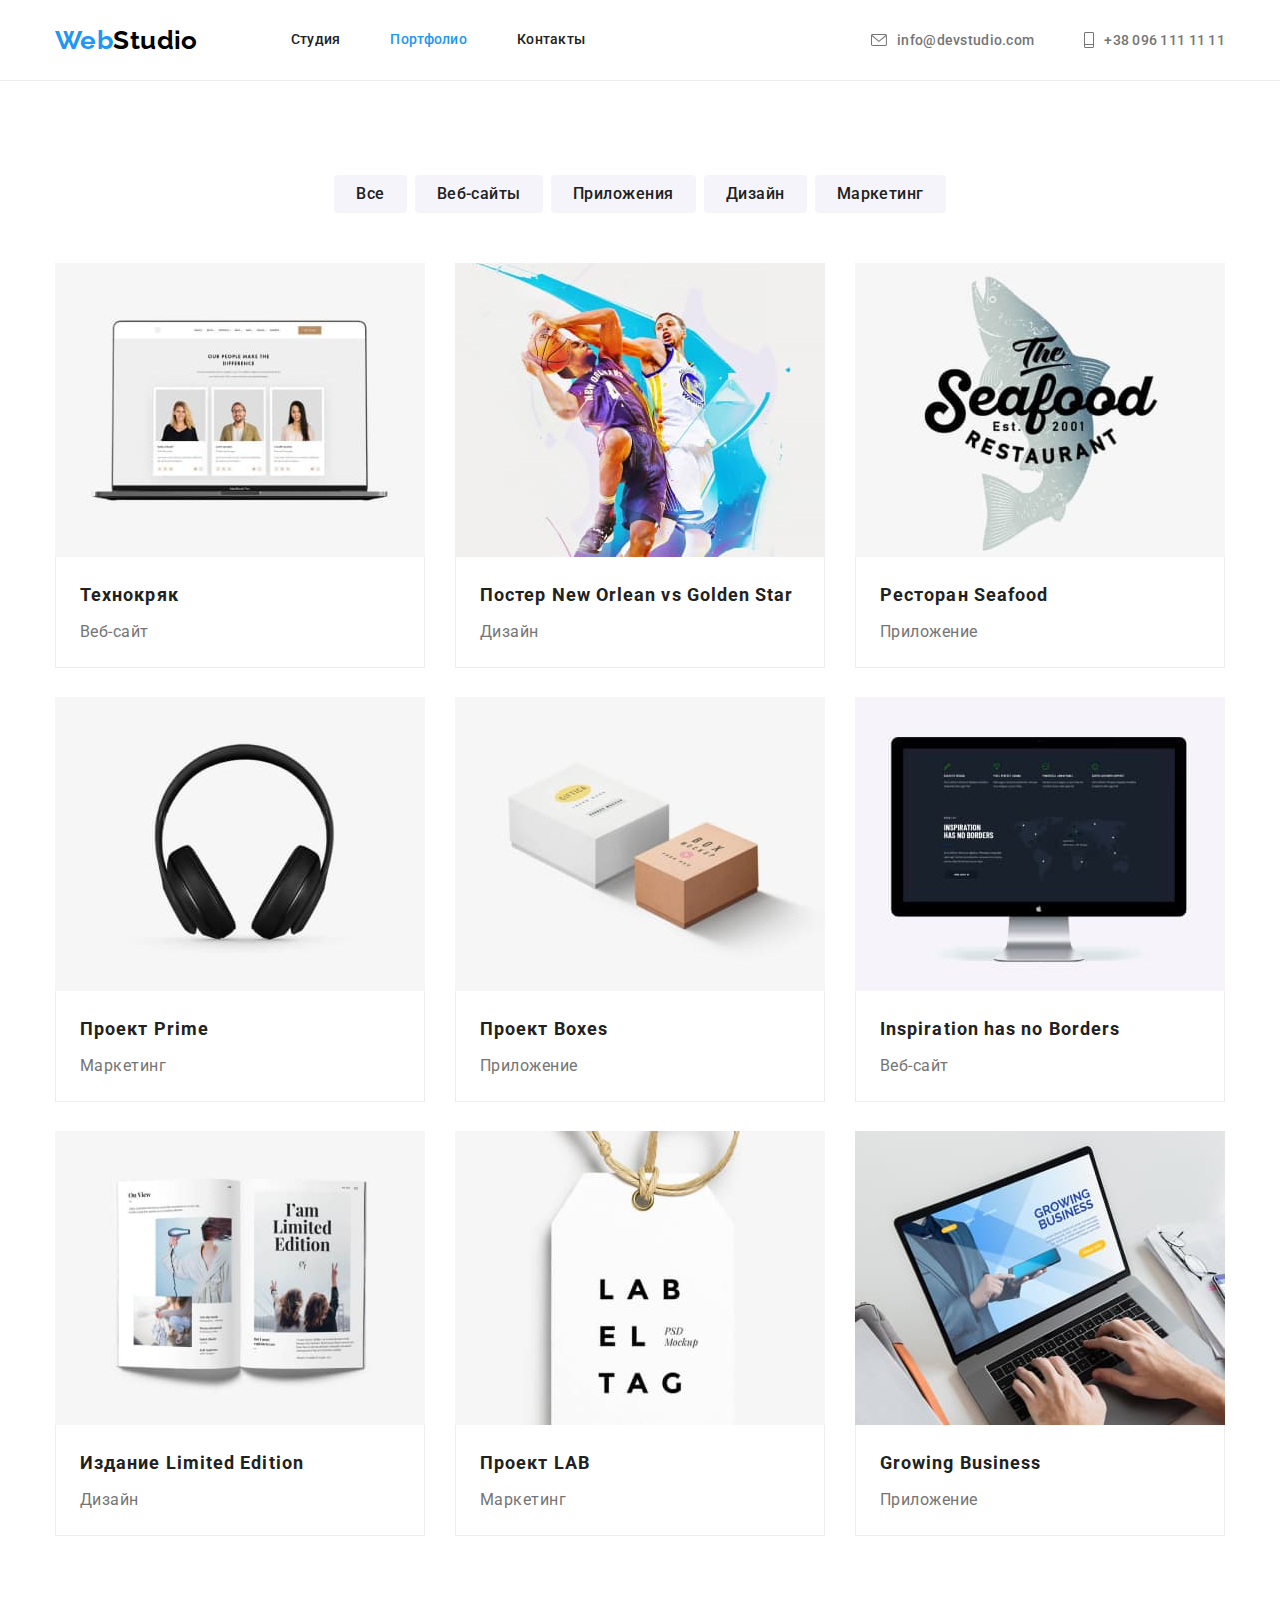
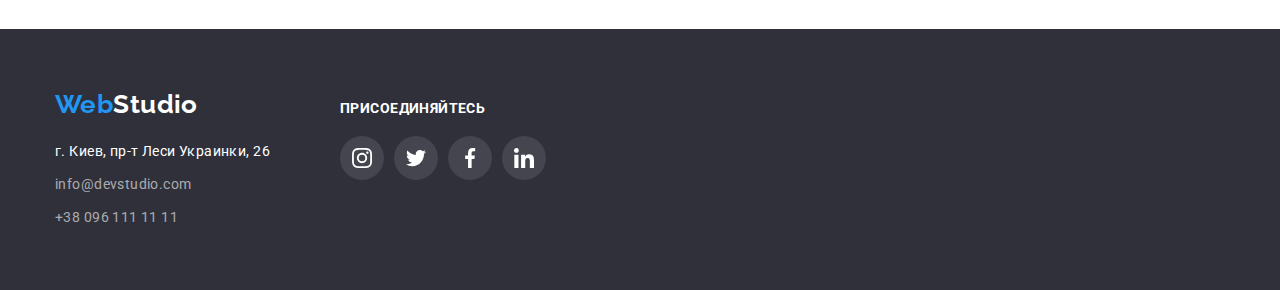
==== portfolio.html @ 2ad51e8a "Initial commit" ====
<!DOCTYPE html>
<html lang="ru">
  <head>
    <meta charset="UTF-8" />
    <meta http-equiv="X-UA-Compatible" content="IE=edge" />
    <meta name="viewport" content="width=device-width, initial-scale=1.0" />
    <link rel="preconnect" href="https://fonts.googleapis.com" />
    <link rel="preconnect" href="https://fonts.gstatic.com" crossorigin />
    <link
      href="https://fonts.googleapis.com/css2?family=Raleway:wght@700&family=Roboto:wght@400;500;700;900&display=swap"
      rel="stylesheet"
    />
    <link
      rel="stylesheet"
      href="https://cdnjs.cloudflare.com/ajax/libs/modern-normalize/1.1.0/modern-normalize.min.css"
    />
    <link rel="stylesheet" href="./css/styles.css" />
    <title>Портфолио</title>
  </head>

  <!--Зміст сайту Студії-->

  <body>
    <header class="header-section-portfolio">
      <div class="container header-container">
        <a class="logo link" href="index.html" lang="en"
          >Web<span class="logo-black">Studio</span></a
        >
        <nav class="header-nav">
          <ul class="header-nav-list list">
            <li class="header-nav-item">
              <a class="header-nav-link link" href="./index.html">Студия</a>
            </li>
            <li class="header-nav-item">
              <a class="header-nav-link active link" href="./portfolio.html">Портфолио</a>
            </li>
            <li class="header-nav-item"><a class="header-nav-link link" href="#">Контакты</a></li>
          </ul>
        </nav>

        <!--Контакти студії-->

        <ul class="header-contact-list">
          <li class="header-contact-item">
            <a class="header-contact-link link" href="mailto:info@devstudio.com"
              ><svg class="header-contact-icon" width="16" height="12">
                <use href="./images/icons.svg#icon-mail"></use>
              </svg>
              info@devstudio.com</a
            >
          </li>
          <li class="header-contact-item">
            <a class="header-contact-link link" href="tel:+380961111111"
              ><svg class="header-contact-icon" width="10" height="16">
                <use href="./images/icons.svg#icon-tel"></use></svg
              >+38 096 111 11 11</a
            >
          </li>
        </ul>
      </div>
    </header>

    <!--Основна інформація сторінки портфоліо-->

    <main>
      <section class="section portfolio-section">
        <div class="container">
          <!--Фільтр портфоліо-->
          <h1 class="sr-only">Примеры работ</h1>
          <ul class="potfolio-filtr list">
            <li class="portfolio-filtr-button">
              <button class="portfolio-filtr-button-item" type="button">Все</button>
            </li>
            <li class="portfolio-filtr-button">
              <button class="portfolio-filtr-button-item" type="button">Веб-сайты</button>
            </li>
            <li class="portfolio-filtr-button">
              <button class="portfolio-filtr-button-item" type="button">Приложения</button>
            </li>
            <li class="portfolio-filtr-button">
              <button class="portfolio-filtr-button-item" type="button">Дизайн</button>
            </li>
            <li class="portfolio-filtr-button">
              <button class="portfolio-filtr-button-item" type="button">Маркетинг</button>
            </li>
          </ul>

          <!--Матеріали портфоліо-->

          <ul class="portfolio-list list">
            <li class="portfolio-item">
              <a class="portfolio-item-link" href="#">
                <img
                  src="./images/portfolio/project-1.jpg"
                  alt="Веб-сайт Технокряк"
                  width="370"
                  height="294"
                />

                <div class="portfolio-card-content">
                  <h2 class="portfolio-list-title">Технокряк</h2>
                  <p class="portfolio-list-text">Веб-сайт</p>
                </div>
              </a>
            </li>
            <li class="portfolio-item">
              <a class="portfolio-item-link" href="#">
                <img
                  src="./images/portfolio/project-2.jpg"
                  alt="Дизайн постера баскетболльного матча New Orlean vs Golden Star"
                  width="370"
                  height="294"
                />

                <div class="portfolio-card-content">
                  <h2 class="portfolio-list-title">Постер New Orlean vs Golden Star</h2>
                  <p class="portfolio-list-text">Дизайн</p>
                </div>
              </a>
            </li>
            <li class="portfolio-item">
              <a class="portfolio-item-link" href="#">
                <img
                  src="./images/portfolio/project-3.jpg"
                  alt="Приложение для ресторана Seafood"
                  width="370"
                  height="294"
                />

                <div class="portfolio-card-content">
                  <h2 class="portfolio-list-title">Ресторан Seafood</h2>
                  <p class="portfolio-list-text">Приложение</p>
                </div>
              </a>
            </li>
            <li class="portfolio-item">
              <a class="portfolio-item-link" href="#">
                <img
                  src="./images/portfolio/project-4.jpg"
                  alt="Проект в сфере маркетинга под названием Prime с наушниками"
                  width="370"
                  height="294"
                />

                <div class="portfolio-card-content">
                  <h2 class="portfolio-list-title">Проект Prime</h2>
                  <p class="portfolio-list-text">Маркетинг</p>
                </div>
              </a>
            </li>
            <li class="portfolio-item">
              <a class="portfolio-item-link" href="#">
                <img
                  src="./images/portfolio/project-5.jpg"
                  alt="Приложение для проекта Boxes"
                  width="370"
                  height="294"
                />

                <div class="portfolio-card-content">
                  <h2 class="portfolio-list-title">Проект Boxes</h2>
                  <p class="portfolio-list-text">Приложение</p>
                </div>
              </a>
            </li>
            <li class="portfolio-item">
              <a class="portfolio-item-link" href="#">
                <img
                  src="./images/portfolio/project-6.jpg"
                  alt="Веб-сайт Inspiration has no Borders на черном фоне"
                  width="370"
                  height="294"
                />

                <div class="portfolio-card-content">
                  <h2 class="portfolio-list-title">Inspiration has no Borders</h2>
                  <p class="portfolio-list-text">Веб-сайт</p>
                </div>
              </a>
            </li>
            <li class="portfolio-item">
              <a class="portfolio-item-link" href="#">
                <img
                  src="./images/portfolio/project-7.jpg"
                  alt="Дизайн для издания Limited Edition"
                  width="370"
                  height="294"
                />

                <div class="portfolio-card-content">
                  <h2 class="portfolio-list-title">Издание Limited Edition</h2>
                  <p class="portfolio-list-text">Дизайн</p>
                </div>
              </a>
            </li>
            <li class="portfolio-item">
              <a class="portfolio-item-link" href="#">
                <img
                  src="./images/portfolio/project-8.jpg"
                  alt="Проект в сфере маркетинга под названием LAB"
                  width="370"
                  height="294"
                />

                <div class="portfolio-card-content">
                  <h2 class="portfolio-list-title">Проект LAB</h2>
                  <p class="portfolio-list-text">Маркетинг</p>
                </div>
              </a>
            </li>
            <li class="portfolio-item">
              <a class="portfolio-item-link" href="#">
                <img
                  src="./images/portfolio/project-9.jpg"
                  alt="Приложение Growing Business"
                  width="370"
                  height="294"
                />

                <div class="portfolio-card-content">
                  <h2 class="portfolio-list-title">Growing Business</h2>
                  <p class="portfolio-list-text">Приложение</p>
                </div>
              </a>
            </li>
          </ul>
        </div>
      </section>
    </main>

    <!--Футер сайту-->

    <footer class="footer">
      <div class="container">
        <div class="footer-left-side">
          <a class="logo link logo-footer" href="./index.html" lang="en"
            >Web<span class="logo-white">Studio</span></a
          >

          <address class="footer-contact">
            <ul class="footer-contact-list list">
              <li class="footer-contact-item">
                <a
                  class="footer-contact-adress"
                  href="https://goo.gl/maps/XeqfAgBL67WMoKfA7"
                  target="_blank"
                  rel="noreferrer noopener"
                  >г. Киев, пр-т Леси Украинки, 26</a
                >
              </li>
              <li class="footer-contact-item">
                <a class="footer-contact-link" href="mailto:info@devstudio.com"
                  >info@devstudio.com</a
                >
              </li>
              <li class="footer-contact-item">
                <a class="footer-contact-link" href="tel:+380961111111">+38 096 111 11 11</a>
              </li>
            </ul>
          </address>
        </div>

        <div class="footer-right-side">
          <h2 class="footer-social-connect">ПРИСОЕДИНЯЙТЕСЬ</h2>
          <ul class="studio-social">
            <li class="studio-social-item">
              <a
                class="studio-social-link link"
                href=""
                target="_blank"
                rel="noopener noreferrer"
                aria-label="Иконка Instagram"
              >
                <svg class="studio-social-icon" width="20" height="20">
                  <use href="./images/icons.svg#icon-instagram"></use>
                </svg>
              </a>
            </li>
            <li class="studio-social-item">
              <a
                class="studio-social-link link"
                href=""
                target="_blank"
                rel="noopener noreferrer"
                aria-label="Иконка Twitter"
              >
                <svg class="studio-social-icon" width="20" height="20">
                  <use href="./images/icons.svg#icon-twitter"></use></svg
              ></a>
            </li>
            <li class="studio-social-item">
              <a
                class="studio-social-link link"
                href=""
                target="_blank"
                rel="noopener noreferrer"
                aria-label="Иконка Facebook"
              >
                <svg class="studio-social-icon" width="20" height="20">
                  <use href="./images/icons.svg#icon-facebook"></use></svg
              ></a>
            </li>
            <li class="studio-social-item">
              <a
                class="studio-social-link link"
                href=""
                target="_blank"
                rel="noopener noreferrer"
                aria-label="Иконка LinkedIn"
              >
                <svg class="studio-social-icon" width="20" height="20">
                  <use href="./images/icons.svg#icon-linkedin"></use></svg
              ></a>
            </li>
          </ul>
        </div>
      </div>
    </footer>
  </body>
</html>
---- css/styles.css ----
/* Головний псевдоклас для перемінних */
:root {
  --primary-text-color: #212121;
  --secondary-text-color: #757575;
  --white-text-color: #ffffff;
  --accent-color: #2196f3;
  --black-logo-color: #000000;
  --footer-text-color: rgba(255, 255, 255, 0.6);
  --white-background-color: #ffffff;
  --hero-background-color: #2f303a;
  --team-background-color: #f5f4fa;
  --hero-button-focus: #1e7cc9;
}

/* основний клас */
html {
  box-sizing: border-box;
  margin: 0 auto;
}

body {
  font-family: Roboto, sans-serif;
  font-size: 14px;
  line-height: 1.71;
  letter-spacing: 0.03em;
  background-color: var(--white-background-color);
  color: var(--primary-text-color);
}

address {
  font-style: normal;
}

/* Прибираю оформлення посилання */

a {
  text-decoration: none;
}

/* Прибираю точки в списку */

ul {
  list-style-type: none;
}

/* зображення переводи з лінійних в блочні */

img {
  display: block;
  max-width: 100%;
}

/* прибираєм зайве в посилланнях та списку */
.link {
  text-decoration: none;
}
.list {
  list-style: none;
  padding-left: 0;
  margin: 0;
}

/* Оформлення логотипу */
.logo {
  display: flex;
  align-items: center;
  font-family: 'Raleway', sans-serif;
  font-style: normal;
  font-weight: 700;
  font-size: 26px;
  line-height: 1.19;
  color: var(--accent-color);
}

/* Оформлення заголовків */
.section-title {
  font-weight: 700;
  font-size: 36px;
  line-height: 1.17;
  text-align: center;
  color: var(--primary-text-color);
  margin-bottom: 50px;
}

/* Ховаємо непотрібні заголовки screen reader only */
.sr-only {
  position: absolute;
  width: 1px;
  height: 1px;
  margin: -1px;
  border: 0;
  padding: 0;
  white-space: nowrap;
  clip-path: inset(100%);
  clip: rect(0 0 0 0);
  overflow: hidden;
}

.container {
  width: 1200px;
  padding-left: 15px;
  padding-right: 15px;
  margin: 0 auto;
}

.section {
  padding-top: 94px;
  padding-bottom: 94px;
}

/* Оформллення хедера */
.logo-black {
  color: var(--black-logo-color);
}

.header-nav,
.header-contact-list {
  display: flex;
  align-items: center;
}

.header-nav-link {
  font-weight: 500;
  line-height: 1.14;
  letter-spacing: 0.02em;
  padding-top: 32px;
  padding-bottom: 32px;
  color: var(--primary-text-color);
}

.header-nav-item {
  display: block;
  color: var(--title-text-color);
  font-weight: 500;
  line-height: 1.14;
  letter-spacing: 0.02em;
  margin-right: 50px;
}

.header-nav-item:last-child {
  margin-right: 0px;
}

.header-nav-list {
  display: flex;
}

.header-nav {
  margin-left: 93px;
}

.header-contact-list {
  display: flex;
  margin-left: auto;
}

.header-contact-item {
  margin-right: 50px;
}

.header-contact-item:last-child {
  margin-right: 0px;
}

.header-contact-link {
  display: flex;
  align-items: center;
  padding-top: 32px;
  padding-bottom: 32px;
  font-weight: 500;
  line-height: 16px;
  letter-spacing: 0.02em;
  color: var(--secondary-text-color);
}

.header-nav-link:hover,
.header-nav-link:focus,
.header-contact-link:hover,
.header-contact-link:focus {
  color: var(--accent-color);
}

.active {
  color: var(--accent-color);
}

.header-section-portfolio {
  border-bottom: 1px solid rgb(236, 236, 236);
}

.header-container {
  display: flex;
}

.header-contact-icon {
  fill: #757575;
  justify-content: center;
  align-items: center;
  margin-right: 10px;
}

.header-contact-link:hover .header-contact-icon,
.header-contact-link:focus .header-contact-icon {
  fill: var(--accent-color);
}

/* Оформлення футера */
.footer {
  background-color: var(--hero-background-color);
  padding: 60px 0;
}

.footer .container {
  display: flex;
  align-items: baseline;
}

.footer-left-side {
  margin-right: 70px;
}

.logo-footer {
  display: inline-block;
  margin-bottom: 20px;
}

.footer-contact-adress {
  font-family: 'Roboto', sans-serif;
  font-style: normal;
  font-weight: 400;
  line-height: 1.71;
  letter-spacing: 0.03em;
  color: var(--white-text-color);
  text-decoration: none;
  display: block;
  padding: 0;
  margin: 0;
}

.footer-contact-link {
  font-family: 'Roboto', sans-serif;
  font-style: normal;
  font-weight: 400;
  line-height: 1.71;
  letter-spacing: 0.03em;
  color: var(--footer-text-color);
  text-decoration: none;
  display: block;
  padding: 0;
  margin: 0;
}

.footer-contact-link:hover,
.footer-contact-link:focus,
.footer-contact-adress:hover,
.footer-contact-adress:focus {
  color: var(--accent-color);
}

.footer-social-connect {
  color: var(--white-text-color);
  text-transform: uppercase;

  font-family: 'roboto';
  font-size: 14px;
  font-weight: 700;
  letter-spacing: 0.03em;
  line-height: 1.16;
}

.footer-social {
  width: 206px;
}

.footer-contact-item {
  margin-bottom: 9px;
}

.footer-contact-item:last-child {
  margin-bottom: 0;
}

.logo-white {
  color: var(--white-text-color);
}

.footer-social {
  display: block;
  width: 206px;
  height: 80px;
}

.footer-social-connect {
  color: var(--white-text-color);
  margin-bottom: 20px;
}

.studio-social {
  display: flex;
}

.studio-social-item {
  margin-right: 10px;
}

.studio-social-item:last-child {
  margin-right: 0px;
}

.studio-social-link {
  display: flex;
  align-items: center;
  justify-content: center;
  width: 44px;
  height: 44px;
  border-radius: 50%;
  background-color: rgba(255, 255, 255, 0.1);
}

.studio-social-link:hover,
.studio-social-link:focus {
  background-color: var(--accent-color);
}

.studio-social-icon {
  fill: var(--white-text-color);
}

/* ГОЛОВНА СТОРІНКА СТУДІЇ */

/* Оформлення Героя */

.hero {
  background: linear-gradient(rgba(47, 48, 58, 0.4), rgba(47, 48, 58, 0.4)),
    url(../images/main-page/background-hero.jpg);
  background-color: rgba(47, 48, 58, 1);
  max-width: 1600px;
  height: 600px;
  background-size: cover;
  margin-left: auto;
  margin-right: auto;
  background-repeat: no-repeat;
  background-position: center;
  text-align: center;
  padding-top: 200px;
  padding-bottom: 200px;
}

.hero-title {
  max-width: 700px;
  margin: 0 auto;
  margin-bottom: 30px;
  font-weight: 900;
  font-size: 44px;
  line-height: 1.36;
  text-align: center;
  letter-spacing: 0.06em;
  text-transform: uppercase;
  color: var(--white-text-color);
}

.hero-button {
  display: inline-block;
  border: none;
  border-radius: 4px;
  padding: 10px 32px;
  font-family: 'Roboto';
  font-weight: 700;
  font-size: 16px;
  line-height: 1.88;
  align-items: center;
  text-align: center;
  letter-spacing: 0.06em;
  background-color: var(--accent-color);
  color: var(--white-text-color);
  cursor: pointer;
}

.hero-button:hover,
.hero-button:focus {
  background-color: var(--hero-button-focus);
  color: var(--white-text-color);
}

/* Блок інформації про принципи та політику Студії */
.features-section {
  padding-bottom: 0;
}

.features-title {
  font-size: 14px;
  font-weight: 700;
  line-height: 1.14;
  letter-spacing: 0.03em;
  text-transform: uppercase;
  margin-bottom: 10px;
}

.features-list {
  display: flex;
}

.features-item {
  max-width: 270px;
  margin-right: 30px;
}

.features-item:last-child {
  margin-right: 0;
}

.features-text {
  line-height: 1.71;
  color: var(--secondary-text-color);
}

.container-features-icon {
  padding: 25px 100px;
  margin-bottom: 30px;
  background-color: #f5f4fa;
  border-radius: 4px;
}

.features-icon {
  display: block;
}

/* ОФОРМЛЕННЯ СЕКЦІЇ ПОСЛУГ */
.work-list {
  display: flex;
}

.work-item {
  margin-right: 30px;
}

.work-item:last-child {
  margin-right: 0;
}

/* Оформлення команди */
.section-team {
  background-color: var(--team-background-color);
}

.team-list {
  display: flex;
}

.team-item {
  margin-right: 30px;
  background-color: var(--white-background-color);
  box-shadow: 0px 1px 3px rgba(0, 0, 0, 0.12), 0px 1px 1px rgba(0, 0, 0, 0.14),
    0px 2px 1px rgba(0, 0, 0, 0.2);
  border-radius: 0px 0px 4px 4px;
}

.team-item:last-child {
  margin-right: 0;
}

.team-unit-description {
  padding: 30px;
}

.team-unit {
  font-weight: 500;
  font-size: 16px;
  line-height: 1.19;
  text-align: center;
  margin-bottom: 10px;
}

.team-profession {
  font-size: 16px;
  line-height: 1.19;
  text-align: center;
  color: var(--secondary-text-color);
  margin-bottom: 16px;
}

.team-unit-social {
  display: flex;
  justify-content: center;
}

.social-link {
  display: flex;
  align-items: center;
  justify-content: center;
  width: 44px;
  height: 44px;
  border-radius: 50%;
  background-color: var(--white-background-color);
  margin-right: 10px;
}

.social-link:last-child {
  margin-right: 0px;
}

.team-unit-social-link {
  margin-right: 10px;
}

.team-unit-social-link:last-child {
  margin-right: 0px;
}

.social-icon {
  fill: #afb1b8;
}

.social-link:hover,
.social-link:focus {
  background-color: var(--accent-color);
}

.social-link:hover .social-icon,
.social-link:focus .social-icon {
  fill: var(--white-text-color);
}

/* Блок клиентов */
.clients-list {
  display: flex;
}

.client-link {
  display: flex;
  align-items: center;
  justify-content: center;
  border: 1px solid rgba(175, 177, 184, 1);
  border-radius: 4px;
  width: 170px;
  height: 92px;
}

.clients-item {
  margin-right: 30px;
}

.clients-item:last-child {
  margin-right: 0px;
}

.client-icon {
  fill: #afb1b8;
}

.client-link:hover,
.client-icon:focus {
  border-color: var(--accent-color);
}

.client-link:hover .client-icon,
.client-link:focus .client-icon {
  fill: var(--accent-color);
}

/* ОСОБЛИВОСТІ СТОРІНКИ ПОРТФОЛІО */
.potfolio-filtr {
  display: flex;
  justify-content: center;
  margin-bottom: 50px;
}

.portfolio-filtr-button-item {
  display: inline-block;
  border: none;
  border-radius: 4px;
  padding: 6px 22px;
  font-family: 'Roboto';
  font-weight: 500;
  font-size: 16px;
  line-height: 1.62;
  text-align: center;
  letter-spacing: 0.03em;
  background-color: var(--team-background-color);
  color: var(--primary-text-color);
  cursor: pointer;
}

.portfolio-filtr-button {
  margin-right: 8px;
}

.portfolio-filtr-button:last-child {
  margin-right: 0;
}

.portfolio-filtr-button-item:hover,
.portfolio-filtr-button-item:focus {
  background-color: var(--accent-color);
  color: var(--white-text-color);
  box-shadow: 0px 2px 2px 0px rgba(0, 0, 0, 0.12), 0px 1px 2px 0px rgba(0, 0, 0, 0.08),
    0px 3px 1px 0px rgba(0, 0, 0, 0.1);
}

.portfolio-list {
  display: flex;
  flex-wrap: wrap;
}

.portfolio-card-content {
  padding: 20px 24px;
  border: 1px solid #eeeeee;
  border-top: none;
}

.portfolio-item {
  width: calc((100%-60px) / 3);
  margin-right: 30px;
  margin-bottom: 30px;
  background: #fff;
  width: 370px;
  height: 404px;
}

.portfolio-item:nth-child(3n) {
  margin-right: 0;
}
.portfolio-item:nth-last-child(-n + 3) {
  margin-bottom: 0;
}

.portfolio-list-title {
  font-weight: 700;
  font-size: 18px;
  line-height: 2;
  letter-spacing: 0.06em;
  color: var(--primary-text-color);
  margin-bottom: 4px;
}

.portfolio-list-text {
  font-size: 16px;
  line-height: 1.88;
  letter-spacing: 0.03em;
  color: var(--secondary-text-color);
}

.portfolio-item-link {
  display: block;
}

.portfolio-item-link:hover,
.portfolio-item-link:focus {
  box-shadow: 0px 1px 1px rgba(0, 0, 0, 0.12), 0px 4px 4px rgba(0, 0, 0, 0.06),
    1px 4px 6px rgba(0, 0, 0, 0.16);
}

/* Прибираємо всі відступи (обнуляємо показники) */
h1,
h1,
h2,
h3,
h4,
h5,
h6,
p {
  margin: 0;
}

ul,
li {
  margin: 0;
  padding: 0;
}
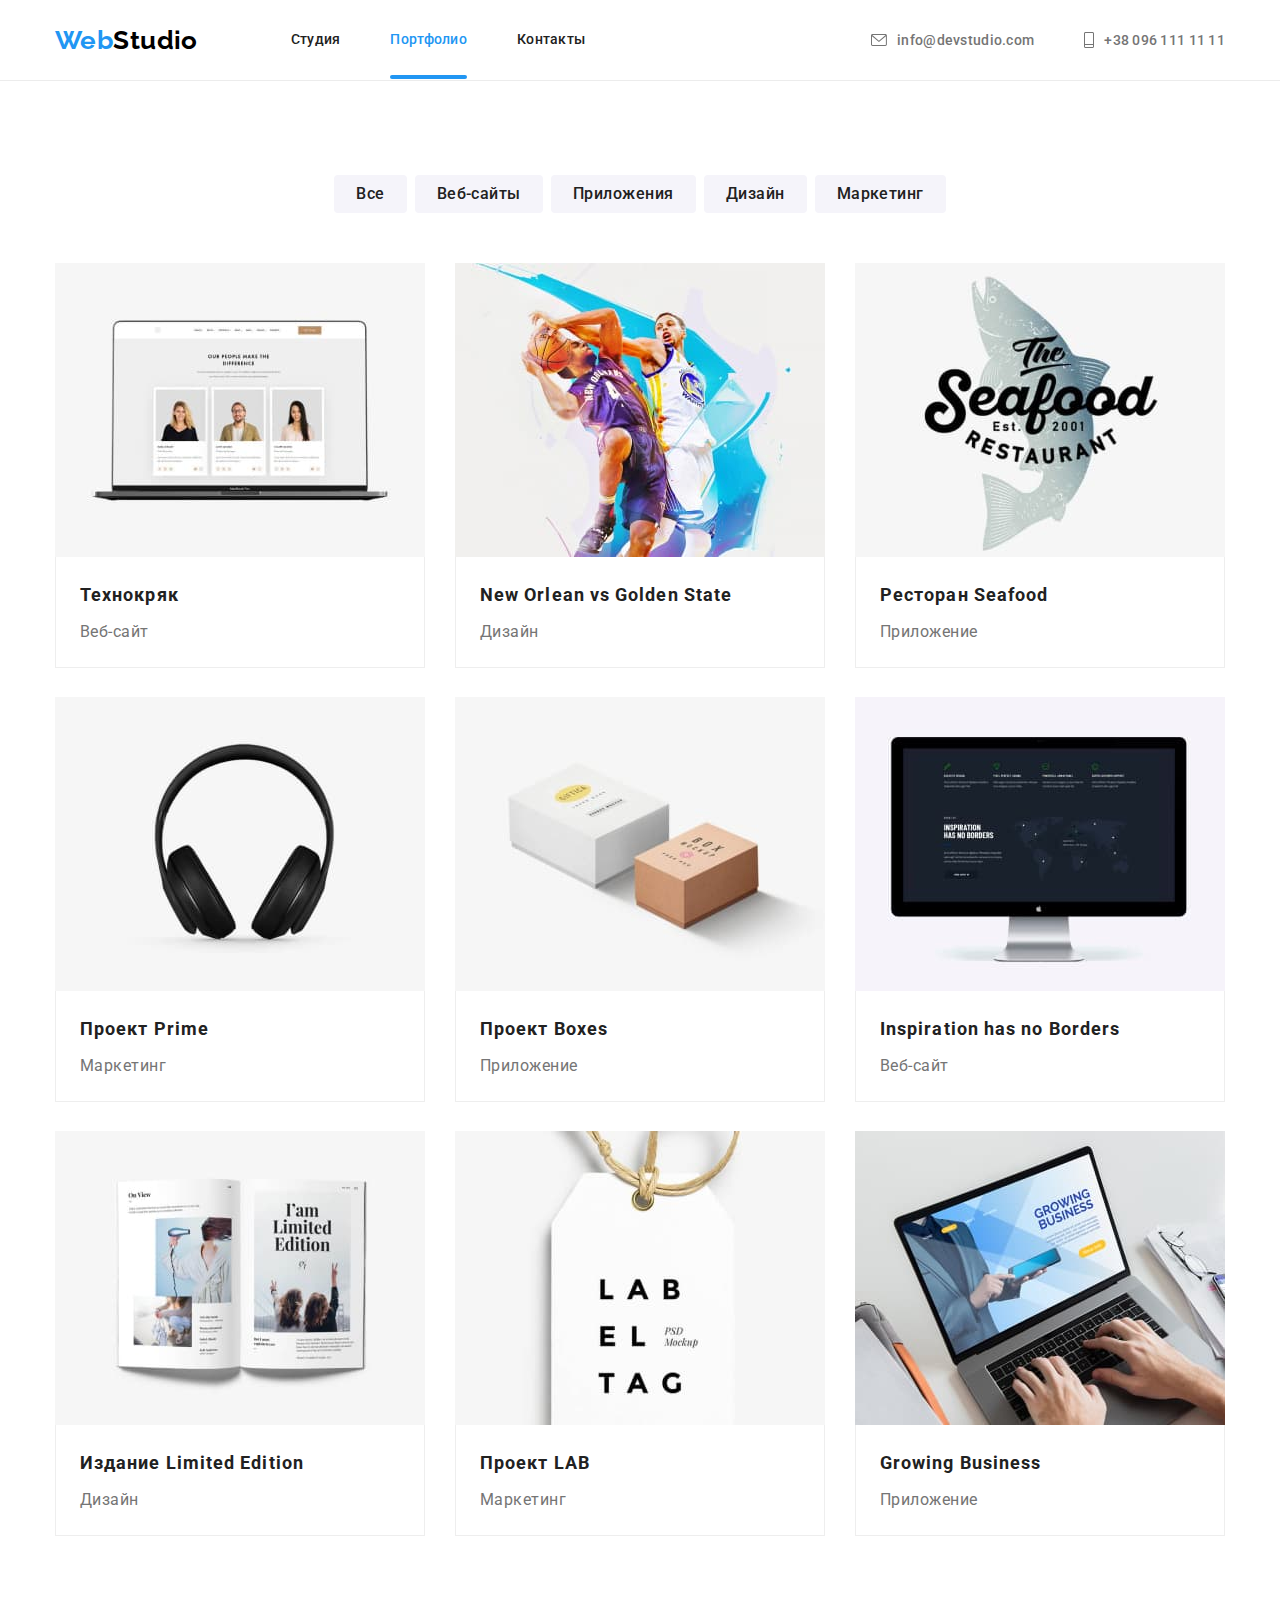
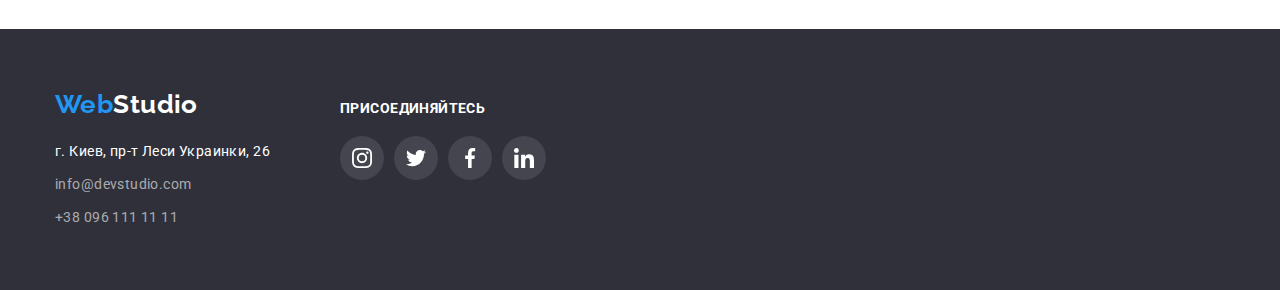
==== commit 59fb89f5: "Перед перевіркою ДЗ" ====
--- a/portfolio.html
+++ b/portfolio.html
@@ -89,134 +89,190 @@
 
           <ul class="portfolio-list list">
             <li class="portfolio-item">
-              <a class="portfolio-item-link" href="#">
-                <img
-                  src="./images/portfolio/project-1.jpg"
-                  alt="Веб-сайт Технокряк"
-                  width="370"
-                  height="294"
-                />
-
+              <div class="portfolio-description">
+              <a class="portfolio-item-link" href="#">
+                  <img
+                    src="./images/portfolio/project-1.jpg"
+                    alt="Веб-сайт Технокряк"
+                    width="370"
+                    height="294"
+                  />
+                <div class="portfolio-overlay">
+                  <p class="portfolio-item-description">
+                    Ресурс предлагает комплексные предложения с разным уровнем функционала и
+                    сервисов. Все это позволит посетителю получить исчерпывающие сведения о компании
+                    или частном лице.
+                  </p>
+                </div>
+              </div>
                 <div class="portfolio-card-content">
                   <h2 class="portfolio-list-title">Технокряк</h2>
                   <p class="portfolio-list-text">Веб-сайт</p>
                 </div>
               </a>
             </li>
-            <li class="portfolio-item">
+            <li class="portfolio-item"> <div class="portfolio-description">
               <a class="portfolio-item-link" href="#">
                 <img
                   src="./images/portfolio/project-2.jpg"
-                  alt="Дизайн постера баскетболльного матча New Orlean vs Golden Star"
-                  width="370"
-                  height="294"
-                />
-
-                <div class="portfolio-card-content">
-                  <h2 class="portfolio-list-title">Постер New Orlean vs Golden Star</h2>
+                  alt="Дизайн постера баскетбольного матча New Orlean vs Golden State"
+                  width="370"
+                  height="294"
+                /> <div class="portfolio-overlay">
+                  <p class="portfolio-item-description">
+                    Ресурс предлагает комплексные предложения с разным уровнем функционала и
+                    сервисов. Все это позволит посетителю получить исчерпывающие сведения о компании
+                    или частном лице.
+                  </p>
+                </div>
+</div>
+                <div class="portfolio-card-content">
+                  <h2 class="portfolio-list-title">New Orlean vs Golden State</h2>
                   <p class="portfolio-list-text">Дизайн</p>
                 </div>
               </a>
             </li>
-            <li class="portfolio-item">
+            <li class="portfolio-item"> <div class="portfolio-description">
               <a class="portfolio-item-link" href="#">
                 <img
                   src="./images/portfolio/project-3.jpg"
                   alt="Приложение для ресторана Seafood"
                   width="370"
                   height="294"
-                />
-
+                /> <div class="portfolio-overlay">
+                  <p class="portfolio-item-description">
+                    Ресурс предлагает комплексные предложения с разным уровнем функционала и
+                    сервисов. Все это позволит посетителю получить исчерпывающие сведения о компании
+                    или частном лице.
+                  </p>
+                </div>
+</div>
                 <div class="portfolio-card-content">
                   <h2 class="portfolio-list-title">Ресторан Seafood</h2>
                   <p class="portfolio-list-text">Приложение</p>
                 </div>
               </a>
             </li>
-            <li class="portfolio-item">
+            <li class="portfolio-item"> <div class="portfolio-description">
               <a class="portfolio-item-link" href="#">
                 <img
                   src="./images/portfolio/project-4.jpg"
                   alt="Проект в сфере маркетинга под названием Prime с наушниками"
                   width="370"
                   height="294"
-                />
-
+                /> <div class="portfolio-overlay">
+                  <p class="portfolio-item-description">
+                    Ресурс предлагает комплексные предложения с разным уровнем функционала и
+                    сервисов. Все это позволит посетителю получить исчерпывающие сведения о компании
+                    или частном лице.
+                  </p>
+                </div>
+</div>
                 <div class="portfolio-card-content">
                   <h2 class="portfolio-list-title">Проект Prime</h2>
                   <p class="portfolio-list-text">Маркетинг</p>
                 </div>
               </a>
             </li>
-            <li class="portfolio-item">
+            <li class="portfolio-item"> <div class="portfolio-description">
               <a class="portfolio-item-link" href="#">
                 <img
                   src="./images/portfolio/project-5.jpg"
                   alt="Приложение для проекта Boxes"
                   width="370"
                   height="294"
-                />
-
+                /> <div class="portfolio-overlay">
+                  <p class="portfolio-item-description">
+                    Ресурс предлагает комплексные предложения с разным уровнем функционала и
+                    сервисов. Все это позволит посетителю получить исчерпывающие сведения о компании
+                    или частном лице.
+                  </p>
+                </div>
+</div>
                 <div class="portfolio-card-content">
                   <h2 class="portfolio-list-title">Проект Boxes</h2>
                   <p class="portfolio-list-text">Приложение</p>
                 </div>
               </a>
             </li>
-            <li class="portfolio-item">
+            <li class="portfolio-item"> <div class="portfolio-description">
               <a class="portfolio-item-link" href="#">
                 <img
                   src="./images/portfolio/project-6.jpg"
                   alt="Веб-сайт Inspiration has no Borders на черном фоне"
                   width="370"
                   height="294"
-                />
-
+                /> <div class="portfolio-overlay">
+                  <p class="portfolio-item-description">
+                    Ресурс предлагает комплексные предложения с разным уровнем функционала и
+                    сервисов. Все это позволит посетителю получить исчерпывающие сведения о компании
+                    или частном лице.
+                  </p>
+                </div>
+</div>
                 <div class="portfolio-card-content">
                   <h2 class="portfolio-list-title">Inspiration has no Borders</h2>
                   <p class="portfolio-list-text">Веб-сайт</p>
                 </div>
               </a>
             </li>
-            <li class="portfolio-item">
+            <li class="portfolio-item"> <div class="portfolio-description">
               <a class="portfolio-item-link" href="#">
                 <img
                   src="./images/portfolio/project-7.jpg"
                   alt="Дизайн для издания Limited Edition"
                   width="370"
                   height="294"
-                />
-
+                /> <div class="portfolio-overlay">
+                  <p class="portfolio-item-description">
+                    Ресурс предлагает комплексные предложения с разным уровнем функционала и
+                    сервисов. Все это позволит посетителю получить исчерпывающие сведения о компании
+                    или частном лице.
+                  </p>
+                </div>
+</div>
                 <div class="portfolio-card-content">
                   <h2 class="portfolio-list-title">Издание Limited Edition</h2>
                   <p class="portfolio-list-text">Дизайн</p>
                 </div>
               </a>
             </li>
-            <li class="portfolio-item">
+            <li class="portfolio-item"> <div class="portfolio-description">
               <a class="portfolio-item-link" href="#">
                 <img
                   src="./images/portfolio/project-8.jpg"
                   alt="Проект в сфере маркетинга под названием LAB"
                   width="370"
                   height="294"
-                />
-
+                /> <div class="portfolio-overlay">
+                  <p class="portfolio-item-description">
+                    Ресурс предлагает комплексные предложения с разным уровнем функционала и
+                    сервисов. Все это позволит посетителю получить исчерпывающие сведения о компании
+                    или частном лице.
+                  </p>
+                </div>
+</div>
                 <div class="portfolio-card-content">
                   <h2 class="portfolio-list-title">Проект LAB</h2>
                   <p class="portfolio-list-text">Маркетинг</p>
                 </div>
               </a>
             </li>
-            <li class="portfolio-item">
+            <li class="portfolio-item"> <div class="portfolio-description">
               <a class="portfolio-item-link" href="#">
                 <img
                   src="./images/portfolio/project-9.jpg"
                   alt="Приложение Growing Business"
                   width="370"
                   height="294"
-                />
-
+                /> <div class="portfolio-overlay">
+                  <p class="portfolio-item-description">
+                    Ресурс предлагает комплексные предложения с разным уровнем функционала и
+                    сервисов. Все это позволит посетителю получить исчерпывающие сведения о компании
+                    или частном лице.
+                  </p>
+                </div>
+</div>
                 <div class="portfolio-card-content">
                   <h2 class="portfolio-list-title">Growing Business</h2>
                   <p class="portfolio-list-text">Приложение</p>
--- a/css/styles.css
+++ b/css/styles.css
@@ -10,6 +10,7 @@
   --hero-background-color: #2f303a;
   --team-background-color: #f5f4fa;
   --hero-button-focus: #1e7cc9;
+  --animation: 250ms cubic-bezier(0.4, 0, 0.2, 1);
 }
 
 /* основний клас */
@@ -126,6 +127,9 @@
   padding-top: 32px;
   padding-bottom: 32px;
   color: var(--primary-text-color);
+  position: relative;
+
+  transition: color var(--animation);
 }
 
 .header-nav-item {
@@ -171,6 +175,8 @@
   line-height: 16px;
   letter-spacing: 0.02em;
   color: var(--secondary-text-color);
+
+  transition: color var(--animation);
 }
 
 .header-nav-link:hover,
@@ -184,6 +190,31 @@
   color: var(--accent-color);
 }
 
+.header-nav-link.active::after {
+  position: absolute;
+  content: '';
+  display: block;
+  width: 100%;
+  height: 4px;
+  background-color: var(--accent-color);
+  border-radius: 2px;
+  left: 0;
+  bottom: 0;
+}
+
+.header-nav-link:focus::after,
+.header-nav-link:hover::after {
+  position: absolute;
+  content: '';
+  display: block;
+  width: 100%;
+  height: 4px;
+  background-color: var(--accent-color);
+  border-radius: 2px;
+  left: 0;
+  bottom: 0;
+}
+
 .header-section-portfolio {
   border-bottom: 1px solid rgb(236, 236, 236);
 }
@@ -197,6 +228,8 @@
   justify-content: center;
   align-items: center;
   margin-right: 10px;
+
+  transition: fill var(--animation);
 }
 
 .header-contact-link:hover .header-contact-icon,
@@ -235,6 +268,8 @@
   display: block;
   padding: 0;
   margin: 0;
+
+  transition: color var(--animation);
 }
 
 .footer-contact-link {
@@ -248,6 +283,8 @@
   display: block;
   padding: 0;
   margin: 0;
+
+  transition: color var(--animation);
 }
 
 .footer-contact-link:hover,
@@ -315,6 +352,8 @@
   height: 44px;
   border-radius: 50%;
   background-color: rgba(255, 255, 255, 0.1);
+
+  transition: background-color var(--animation);
 }
 
 .studio-social-link:hover,
@@ -374,12 +413,78 @@
   background-color: var(--accent-color);
   color: var(--white-text-color);
   cursor: pointer;
+
+  transition: background-color var(--animation);
+  transition: color var(--animation);
 }
 
 .hero-button:hover,
 .hero-button:focus {
   background-color: var(--hero-button-focus);
   color: var(--white-text-color);
+}
+
+/* Модальне вікно */
+.backdrop {
+  position: fixed;
+
+  display: flex;
+  align-items: center;
+  justify-content: center;
+
+  width: 100vw;
+  height: 100vh;
+
+  background-color: rgba(0, 0, 0, 0.2);
+
+  top: 0;
+  transition: opacity 250ms cubic-bezier(0.4, 0, 0.2, 1),
+    visibility 250ms cubic-bezier(0.4, 0, 0.2, 1);
+}
+
+.backdrop.is-hidden {
+  opacity: 0;
+  visibility: hidden;
+  pointer-events: none;
+}
+
+.backdrop.is-hidden .modal {
+  transform: scale(2);
+}
+
+.modal {
+  width: 528px;
+  min-height: 581px;
+  background-color: #ffffff;
+
+  position: relative;
+  transform: scale(1);
+  transition: transform 250ms cubic-bezier(0.4, 0, 0.2, 1);
+}
+
+.close-btn {
+  position: absolute;
+
+  display: flex;
+  align-items: center;
+  justify-content: center;
+
+  right: 8px;
+  top: 8px;
+  background-color: transparent;
+  border: white;
+}
+
+.modal-text {
+  display: flex;
+  align-items: center;
+  justify-content: center;
+  font-size: 14px;
+  font-weight: 700;
+  line-height: 1.14;
+  letter-spacing: 0.03em;
+  text-transform: uppercase;
+  margin-bottom: 10px;
 }
 
 /* Блок інформації про принципи та політику Студії */
@@ -432,10 +537,41 @@
 
 .work-item {
   margin-right: 30px;
+  position: relative;
 }
 
 .work-item:last-child {
   margin-right: 0;
+}
+
+.work-item::before {
+  position: absolute;
+  left: 0;
+  bottom: 0;
+  content: '';
+  display: flex;
+  width: 100%;
+  height: 70px;
+  background-color: rgba(47, 48, 58, 0.8);
+}
+
+.work-item-description {
+  display: block;
+  height: auto;
+  width: 100%;
+  position: absolute;
+  left: 50%;
+  bottom: 27px;
+  transform: translate(-50%);
+  font-weight: 700;
+
+  font-size: 14px;
+  line-height: 16px;
+  text-align: center;
+  letter-spacing: 0.03em;
+  text-transform: uppercase;
+
+  color: #ffffff;
 }
 
 /* Оформлення команди */
@@ -493,6 +629,8 @@
   border-radius: 50%;
   background-color: var(--white-background-color);
   margin-right: 10px;
+
+  transition: background-color var(--animation);
 }
 
 .social-link:last-child {
@@ -509,6 +647,7 @@
 
 .social-icon {
   fill: #afb1b8;
+  transition: fill var(--animation);
 }
 
 .social-link:hover,
@@ -534,6 +673,8 @@
   border-radius: 4px;
   width: 170px;
   height: 92px;
+
+  transition: border-color var(--animation);
 }
 
 .clients-item {
@@ -546,6 +687,7 @@
 
 .client-icon {
   fill: #afb1b8;
+  transition: fill var(--animation);
 }
 
 .client-link:hover,
@@ -579,6 +721,10 @@
   background-color: var(--team-background-color);
   color: var(--primary-text-color);
   cursor: pointer;
+
+  transition: background-color var(--animation);
+  transition: color var(--animation);
+  transition: box-shadow var(--animation);
 }
 
 .portfolio-filtr-button {
@@ -615,6 +761,7 @@
   background: #fff;
   width: 370px;
   height: 404px;
+  transition: box-shadow var(--animation);
 }
 
 .portfolio-item:nth-child(3n) {
@@ -622,6 +769,42 @@
 }
 .portfolio-item:nth-last-child(-n + 3) {
   margin-bottom: 0;
+}
+
+.portfolio-item:hover .portfolio-overlay {
+  transform: translateY(0);
+}
+
+.portfolio-description {
+  position: relative;
+  overflow: hidden;
+}
+
+.portfolio-overlay {
+  position: absolute;
+
+  display: inline-block;
+  content: '';
+  width: 100%;
+  height: 100%;
+  top: 0;
+  left: 0;
+  background-color: rgba(33, 150, 243, 0.9);
+  transform: translateY(100%);
+  transition: transform 250ms cubic-bezier(0.4, 0, 0.2, 1);
+}
+
+.portfolio-item-description {
+  position: absolute;
+  top: 0;
+  left: 0;
+
+  padding: 63px 24px;
+
+  font-size: 18px;
+  line-height: 1.56;
+
+  color: var(--white-text-color);
 }
 
 .portfolio-list-title {
@@ -644,8 +827,8 @@
   display: block;
 }
 
-.portfolio-item-link:hover,
-.portfolio-item-link:focus {
+.portfolio-item:hover,
+.portfolio-item:focus {
   box-shadow: 0px 1px 1px rgba(0, 0, 0, 0.12), 0px 4px 4px rgba(0, 0, 0, 0.06),
     1px 4px 6px rgba(0, 0, 0, 0.16);
 }
